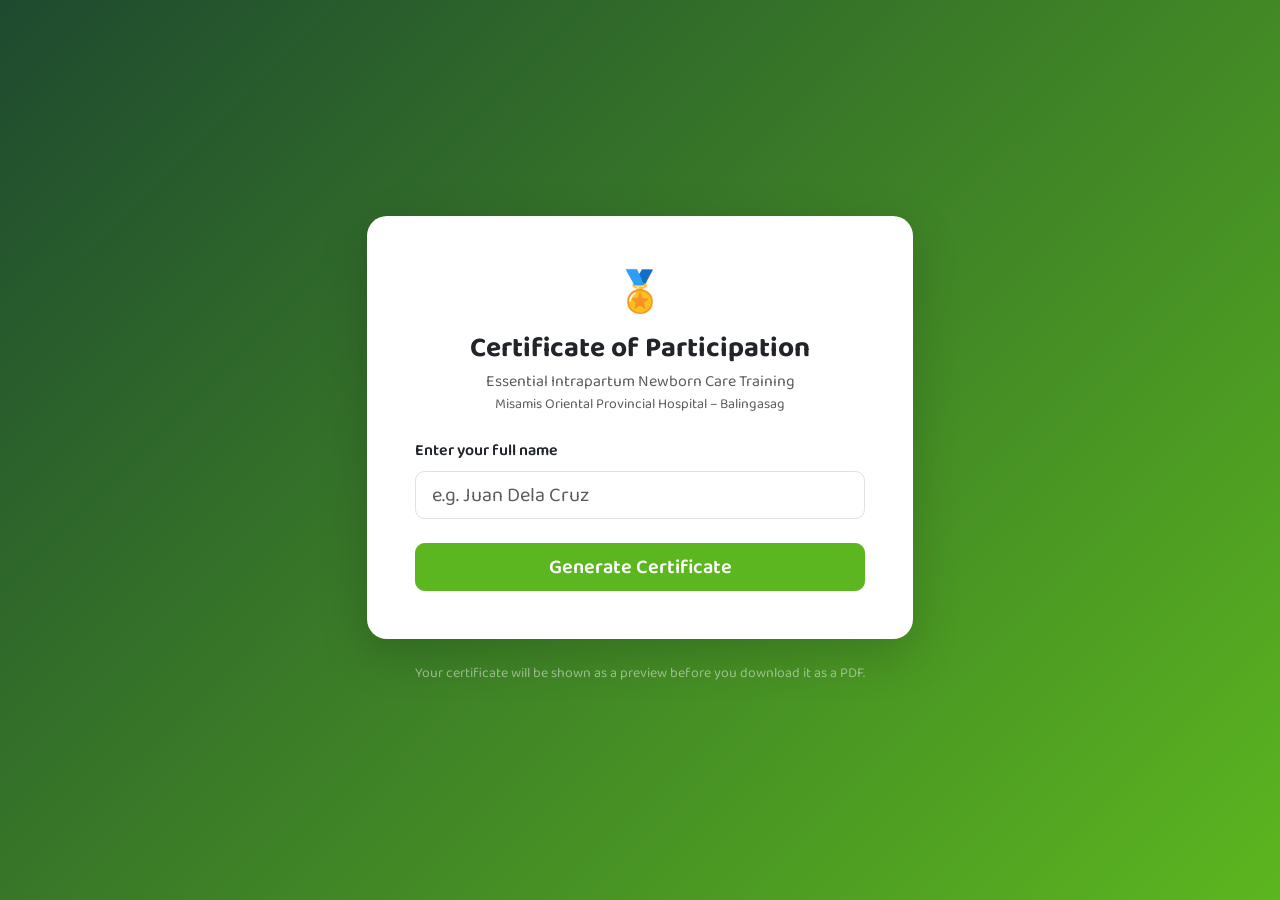
==== index.html @ 0f66168f "Add files via upload" ====
<!DOCTYPE html>
<html lang="en">
<head>
<meta charset="UTF-8">
<meta name="viewport" content="width=device-width, initial-scale=1.0">
<title>Certificate Generator | MOPH-Balingasag</title>

<!-- Bootstrap 5 -->
<link href="https://cdnjs.cloudflare.com/ajax/libs/bootstrap/5.3.3/css/bootstrap.min.css" rel="stylesheet">
<!-- Google Font similar to template -->
<link rel="preconnect" href="https://fonts.googleapis.com">
<link href="https://fonts.googleapis.com/css2?family=Baloo+2:wght@500;700;800&display=swap" rel="stylesheet">

<link rel="stylesheet" href="style.css">
</head>
<body>

<div class="app-wrapper">
  <div class="container py-5">
    <div class="row justify-content-center">
      <div class="col-lg-6 col-md-8">

        <div class="card shadow-lg border-0 form-card">
          <div class="card-body p-4 p-md-5">

            <div class="text-center mb-4">
              <div class="brand-icon mb-2">🏅</div>
              <h1 class="h3 fw-bold mb-1">Certificate of Participation</h1>
              <p class="text-muted mb-0">Essential Intrapartum Newborn Care Training</p>
              <p class="text-muted small">Misamis Oriental Provincial Hospital – Balingasag</p>
            </div>

            <form id="certForm" novalidate>
              <div class="mb-4">
                <label for="fullName" class="form-label fw-semibold">Enter your full name</label>
                <input type="text" class="form-control form-control-lg" id="fullName"
                       placeholder="e.g. Juan Dela Cruz" maxlength="60" required>
                <div class="invalid-feedback">
                  Please enter your name to generate the certificate.
                </div>
              </div>

              <button type="submit" class="btn btn-success btn-lg w-100" id="generateBtn">
                <span id="btnText">Generate Certificate</span>
                <span id="btnSpinner" class="spinner-border spinner-border-sm ms-2 d-none" role="status"></span>
              </button>
            </form>

          </div>
        </div>

        <p class="text-center text-white-50 small mt-4 mb-0">
          Your certificate will be shown as a preview before you download it as a PDF.
        </p>

      </div>
    </div>
  </div>
</div>

<!-- Preview Modal -->
<div class="modal fade" id="previewModal" tabindex="-1" aria-labelledby="previewModalLabel" aria-hidden="true">
  <div class="modal-dialog modal-xl modal-dialog-centered">
    <div class="modal-content">
      <div class="modal-header">
        <h5 class="modal-title" id="previewModalLabel">Preview Your Certificate</h5>
        <button type="button" class="btn-close" data-bs-dismiss="modal" aria-label="Close"></button>
      </div>
      <div class="modal-body text-center bg-light-subtle">
        <img id="previewImage" src="" alt="Certificate Preview" class="preview-img img-fluid rounded shadow-sm">
      </div>
      <div class="modal-footer justify-content-between">
        <button type="button" class="btn btn-outline-secondary" data-bs-dismiss="modal">
          Edit Name
        </button>
        <button type="button" class="btn btn-success" id="downloadPdfBtn">
          <i class="bi"></i> Download as PDF
        </button>
      </div>
    </div>
  </div>
</div>

<!-- Hidden canvas used for rendering -->
<canvas id="certCanvas" width="2000" height="1414" style="display:none;"></canvas>

<!-- Bootstrap JS -->
<script src="https://cdnjs.cloudflare.com/ajax/libs/bootstrap/5.3.3/js/bootstrap.bundle.min.js"></script>
<!-- jsPDF -->
<script src="https://cdnjs.cloudflare.com/ajax/libs/jspdf/2.5.1/jspdf.umd.min.js"></script>

<script src="certificate-template.js"></script>
<script src="script.js"></script>
</body>
</html>
---- style.css ----
:root {
  --moph-dark-green: #1e4a2f;
  --moph-green: #5cb61f;
}

body {
  font-family: 'Baloo 2', 'Segoe UI', sans-serif;
  min-height: 100vh;
}

.app-wrapper {
  min-height: 100vh;
  display: flex;
  align-items: center;
  background: linear-gradient(135deg, var(--moph-dark-green) 0%, var(--moph-green) 100%);
}

.form-card {
  border-radius: 1.25rem;
  background: #fff;
}

.brand-icon {
  font-size: 2.5rem;
}

#fullName {
  border-radius: 0.6rem;
}

.btn-success {
  background-color: var(--moph-green);
  border-color: var(--moph-green);
  border-radius: 0.6rem;
  font-weight: 600;
}

.btn-success:hover,
.btn-success:active {
  background-color: #4a9418 !important;
  border-color: #4a9418 !important;
}

.preview-img {
  max-height: 70vh;
  width: auto;
  border: 1px solid #e2e2e2;
}

.modal-content {
  border-radius: 1rem;
  overflow: hidden;
}
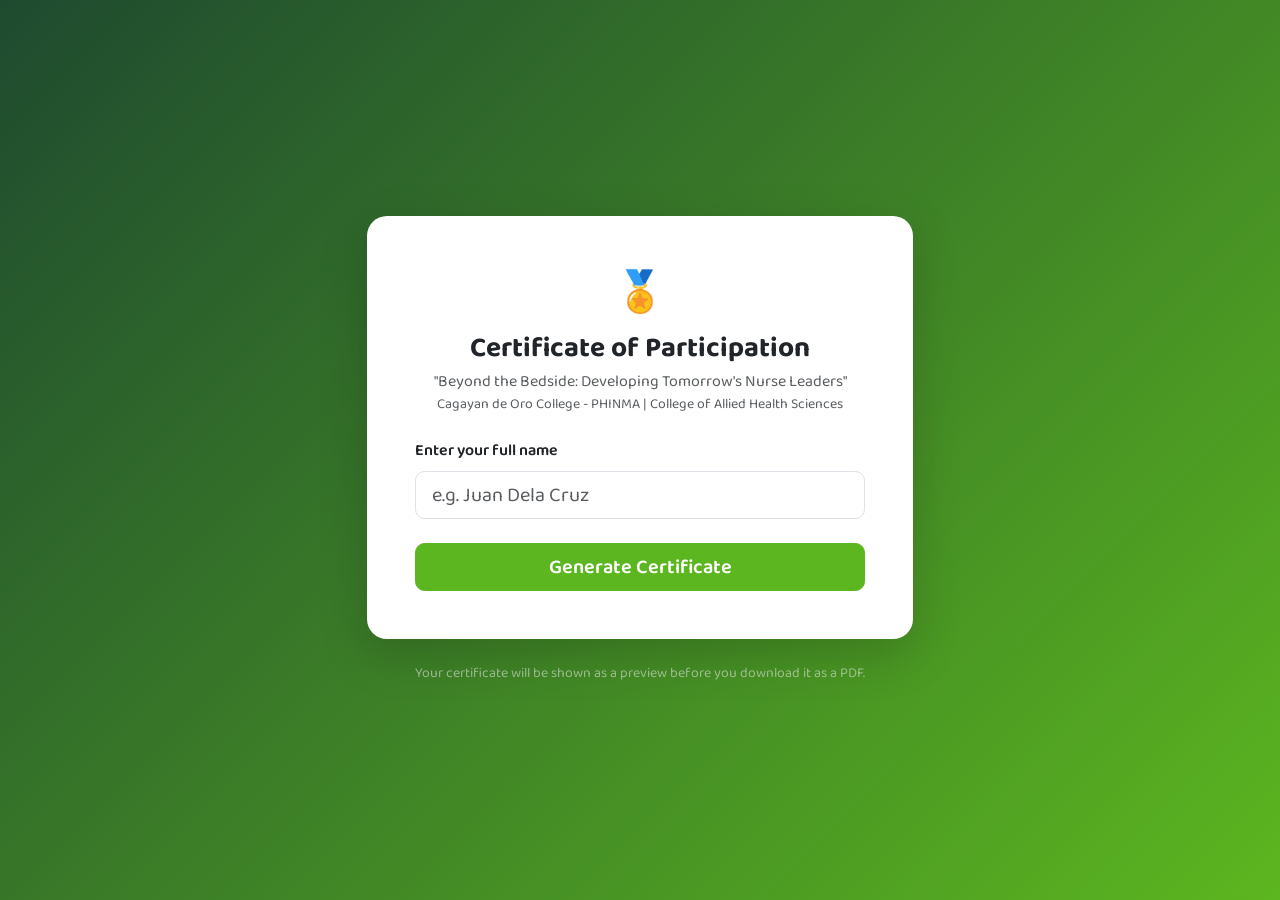
==== commit 1bb61c48: "Add files via upload" ====
--- a/index.html
+++ b/index.html
@@ -3,7 +3,7 @@
 <head>
 <meta charset="UTF-8">
 <meta name="viewport" content="width=device-width, initial-scale=1.0">
-<title>Certificate Generator | MOPH-Balingasag</title>
+<title>Certificate Generator | Cagayan de Oro College - PHINMA</title>
 
 <!-- Bootstrap 5 -->
 <link href="https://cdnjs.cloudflare.com/ajax/libs/bootstrap/5.3.3/css/bootstrap.min.css" rel="stylesheet">
@@ -26,8 +26,8 @@
             <div class="text-center mb-4">
               <div class="brand-icon mb-2">🏅</div>
               <h1 class="h3 fw-bold mb-1">Certificate of Participation</h1>
-              <p class="text-muted mb-0">Essential Intrapartum Newborn Care Training</p>
-              <p class="text-muted small">Misamis Oriental Provincial Hospital – Balingasag</p>
+              <p class="text-muted mb-0">"Beyond the Bedside: Developing Tomorrow's Nurse Leaders"</p>
+              <p class="text-muted small">Cagayan de Oro College - PHINMA | College of Allied Health Sciences</p>
             </div>
 
             <form id="certForm" novalidate>
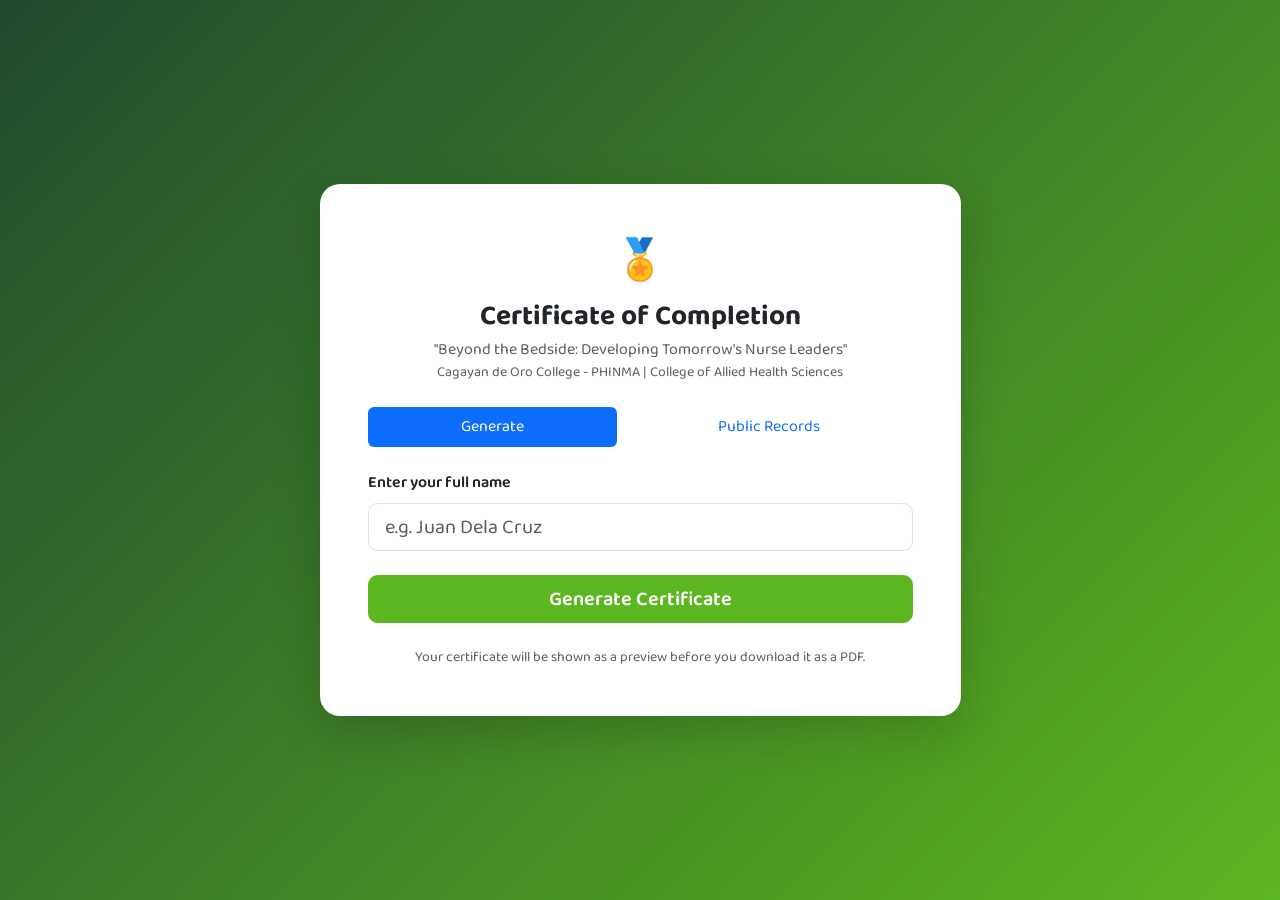
==== commit baebea71: "Update index.html" ====
--- a/index.html
+++ b/index.html
@@ -18,40 +18,84 @@
 <div class="app-wrapper">
   <div class="container py-5">
     <div class="row justify-content-center">
-      <div class="col-lg-6 col-md-8">
+      <div class="col-lg-7 col-md-9">
 
         <div class="card shadow-lg border-0 form-card">
           <div class="card-body p-4 p-md-5">
 
             <div class="text-center mb-4">
               <div class="brand-icon mb-2">🏅</div>
-              <h1 class="h3 fw-bold mb-1">Certificate of Participation</h1>
+              <h1 class="h3 fw-bold mb-1">Certificate of Completion</h1>
               <p class="text-muted mb-0">"Beyond the Bedside: Developing Tomorrow's Nurse Leaders"</p>
               <p class="text-muted small">Cagayan de Oro College - PHINMA | College of Allied Health Sciences</p>
             </div>
 
-            <form id="certForm" novalidate>
-              <div class="mb-4">
-                <label for="fullName" class="form-label fw-semibold">Enter your full name</label>
-                <input type="text" class="form-control form-control-lg" id="fullName"
-                       placeholder="e.g. Juan Dela Cruz" maxlength="60" required>
-                <div class="invalid-feedback">
-                  Please enter your name to generate the certificate.
+            <ul class="nav nav-pills nav-fill gap-2 mb-4 app-tabs" id="appTabs" role="tablist">
+              <li class="nav-item" role="presentation">
+                <button class="nav-link active" id="generate-tab" data-bs-toggle="tab"
+                        data-bs-target="#generatePane" type="button" role="tab"
+                        aria-controls="generatePane" aria-selected="true">
+                  Generate
+                </button>
+              </li>
+              <li class="nav-item" role="presentation">
+                <button class="nav-link" id="records-tab" data-bs-toggle="tab"
+                        data-bs-target="#recordsPane" type="button" role="tab"
+                        aria-controls="recordsPane" aria-selected="false">
+                  Public Records
+                </button>
+              </li>
+            </ul>
+
+            <div class="tab-content" id="appTabContent">
+              <div class="tab-pane fade show active" id="generatePane" role="tabpanel" aria-labelledby="generate-tab" tabindex="0">
+                <form id="certForm" novalidate>
+                  <div class="mb-4">
+                    <label for="fullName" class="form-label fw-semibold">Enter your full name</label>
+                    <input type="text" class="form-control form-control-lg" id="fullName"
+                           placeholder="e.g. Juan Dela Cruz" maxlength="60" required>
+                    <div class="invalid-feedback">
+                      Please enter your name to generate the certificate.
+                    </div>
+                  </div>
+
+                  <button type="submit" class="btn btn-success btn-lg w-100" id="generateBtn">
+                    <span id="btnText">Generate Certificate</span>
+                    <span id="btnSpinner" class="spinner-border spinner-border-sm ms-2 d-none" role="status"></span>
+                  </button>
+                </form>
+
+                <p class="text-center text-muted small mt-4 mb-0">
+                  Your certificate will be shown as a preview before you download it as a PDF.
+                </p>
+              </div>
+
+              <div class="tab-pane fade" id="recordsPane" role="tabpanel" aria-labelledby="records-tab" tabindex="0">
+                <div class="d-flex justify-content-between align-items-center mb-3">
+                  <p class="mb-0 text-muted small">People who successfully generated a certificate</p>
+                  <button type="button" class="btn btn-sm btn-outline-success" id="refreshRecordsBtn">
+                    Refresh
+                  </button>
+                </div>
+
+                <div id="recordsStatus" class="text-center text-muted py-4">Loading records…</div>
+                <div class="table-responsive d-none" id="recordsTableWrap">
+                  <table class="table table-hover align-middle mb-0 records-table">
+                    <thead>
+                      <tr>
+                        <th scope="col">#</th>
+                        <th scope="col">Name</th>
+                        <th scope="col">Generated</th>
+                      </tr>
+                    </thead>
+                    <tbody id="recordsBody"></tbody>
+                  </table>
                 </div>
               </div>
-
-              <button type="submit" class="btn btn-success btn-lg w-100" id="generateBtn">
-                <span id="btnText">Generate Certificate</span>
-                <span id="btnSpinner" class="spinner-border spinner-border-sm ms-2 d-none" role="status"></span>
-              </button>
-            </form>
+            </div>
 
           </div>
         </div>
-
-        <p class="text-center text-white-50 small mt-4 mb-0">
-          Your certificate will be shown as a preview before you download it as a PDF.
-        </p>
 
       </div>
     </div>
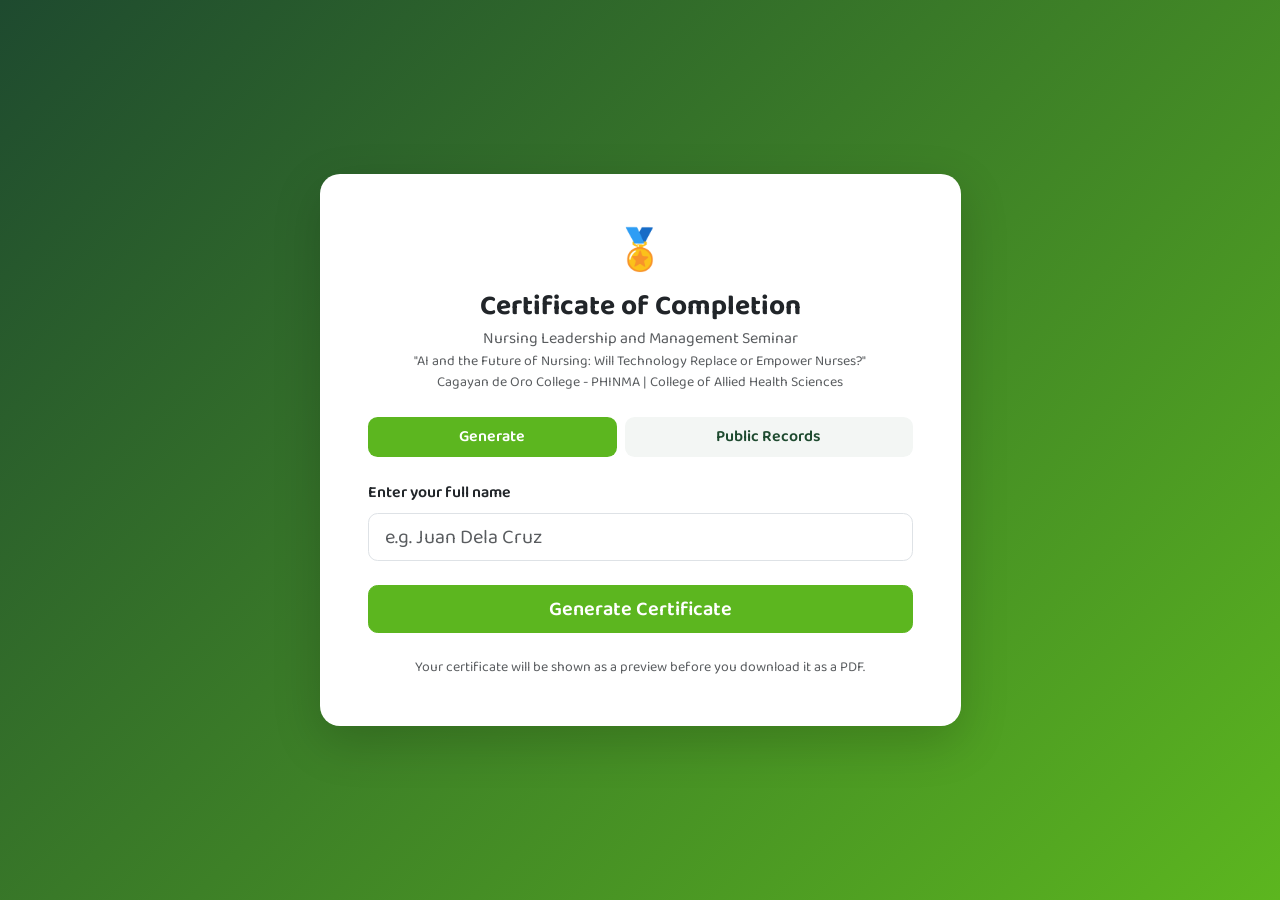
==== commit a2becb05: "Add files via upload" ====
--- a/index.html
+++ b/index.html
@@ -26,7 +26,8 @@
             <div class="text-center mb-4">
               <div class="brand-icon mb-2">🏅</div>
               <h1 class="h3 fw-bold mb-1">Certificate of Completion</h1>
-              <p class="text-muted mb-0">"Beyond the Bedside: Developing Tomorrow's Nurse Leaders"</p>
+              <p class="text-muted mb-0">Nursing Leadership and Management Seminar</p>
+              <p class="text-muted small mb-0">"AI and the Future of Nursing: Will Technology Replace or Empower Nurses?"</p>
               <p class="text-muted small">Cagayan de Oro College - PHINMA | College of Allied Health Sciences</p>
             </div>
 
@@ -126,7 +127,7 @@
 </div>
 
 <!-- Hidden canvas used for rendering -->
-<canvas id="certCanvas" width="2000" height="1414" style="display:none;"></canvas>
+<canvas id="certCanvas" width="2048" height="1446" style="display:none;"></canvas>
 
 <!-- Bootstrap JS -->
 <script src="https://cdnjs.cloudflare.com/ajax/libs/bootstrap/5.3.3/js/bootstrap.bundle.min.js"></script>
--- a/style.css
+++ b/style.css
@@ -51,3 +51,27 @@
   border-radius: 1rem;
   overflow: hidden;
 }
+
+.app-tabs .nav-link {
+  border-radius: 0.6rem;
+  font-weight: 600;
+  color: var(--moph-dark-green);
+  background: #f3f6f4;
+}
+
+.app-tabs .nav-link.active {
+  background-color: var(--moph-green);
+  color: #fff;
+}
+
+.records-table th {
+  font-size: 0.85rem;
+  text-transform: uppercase;
+  letter-spacing: 0.03em;
+  color: #6c757d;
+  border-bottom-width: 1px;
+}
+
+.records-table td {
+  vertical-align: middle;
+}
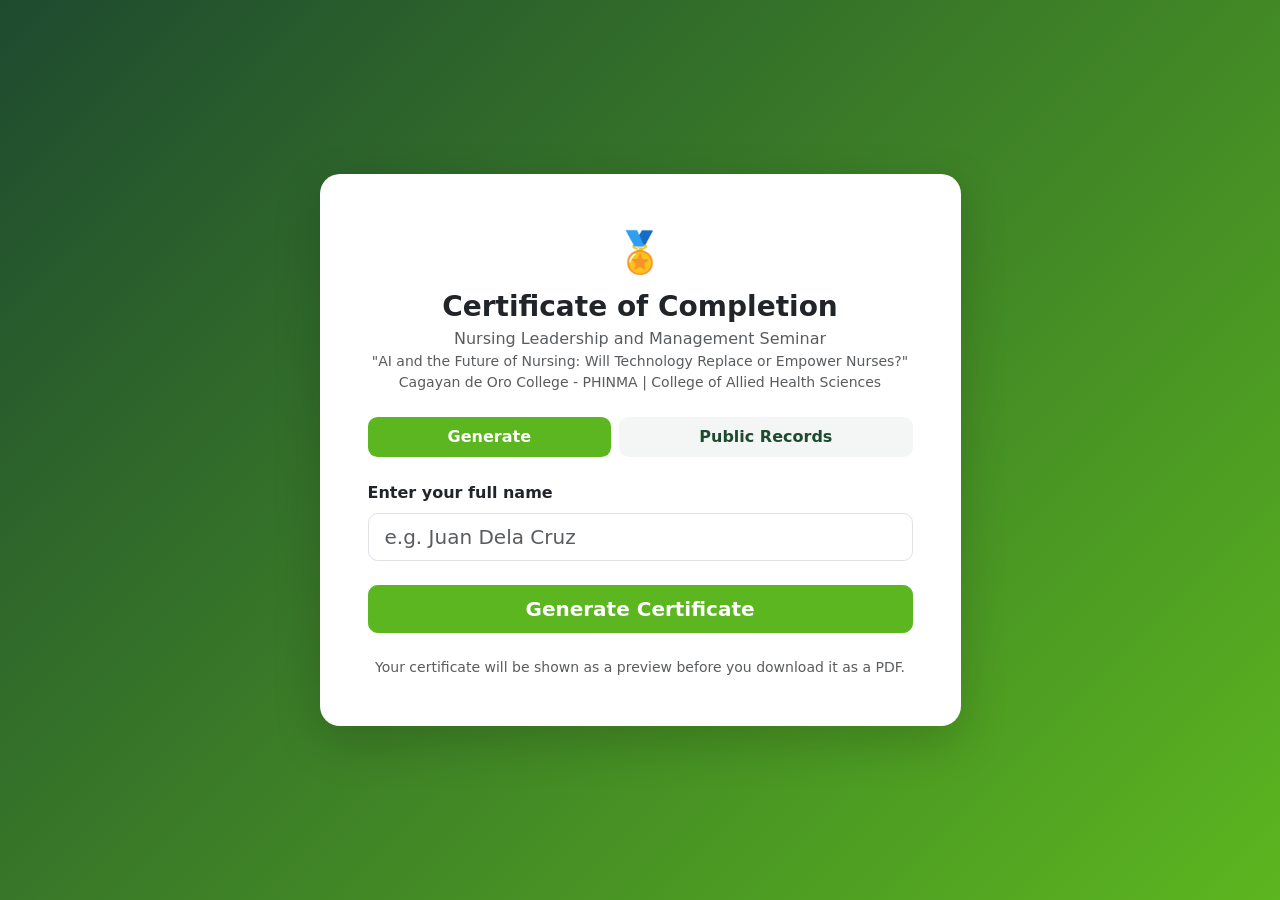
==== commit 9c7fb7c3: "Add files via upload" ====
--- a/index.html
+++ b/index.html
@@ -7,9 +7,9 @@
 
 <!-- Bootstrap 5 -->
 <link href="https://cdnjs.cloudflare.com/ajax/libs/bootstrap/5.3.3/css/bootstrap.min.css" rel="stylesheet">
-<!-- Google Font similar to template -->
+<!-- Google Font matching certificate title style -->
 <link rel="preconnect" href="https://fonts.googleapis.com">
-<link href="https://fonts.googleapis.com/css2?family=Baloo+2:wght@500;700;800&display=swap" rel="stylesheet">
+<link href="https://fonts.googleapis.com/css2?family=Libre+Baskerville:wght@400;700&display=swap" rel="stylesheet">
 
 <link rel="stylesheet" href="style.css">
 </head>
--- a/style.css
+++ b/style.css
@@ -4,7 +4,7 @@
 }
 
 body {
-  font-family: 'Baloo 2', 'Segoe UI', sans-serif;
+  font-family: 'Segoe UI', system-ui, sans-serif;
   min-height: 100vh;
 }
 
